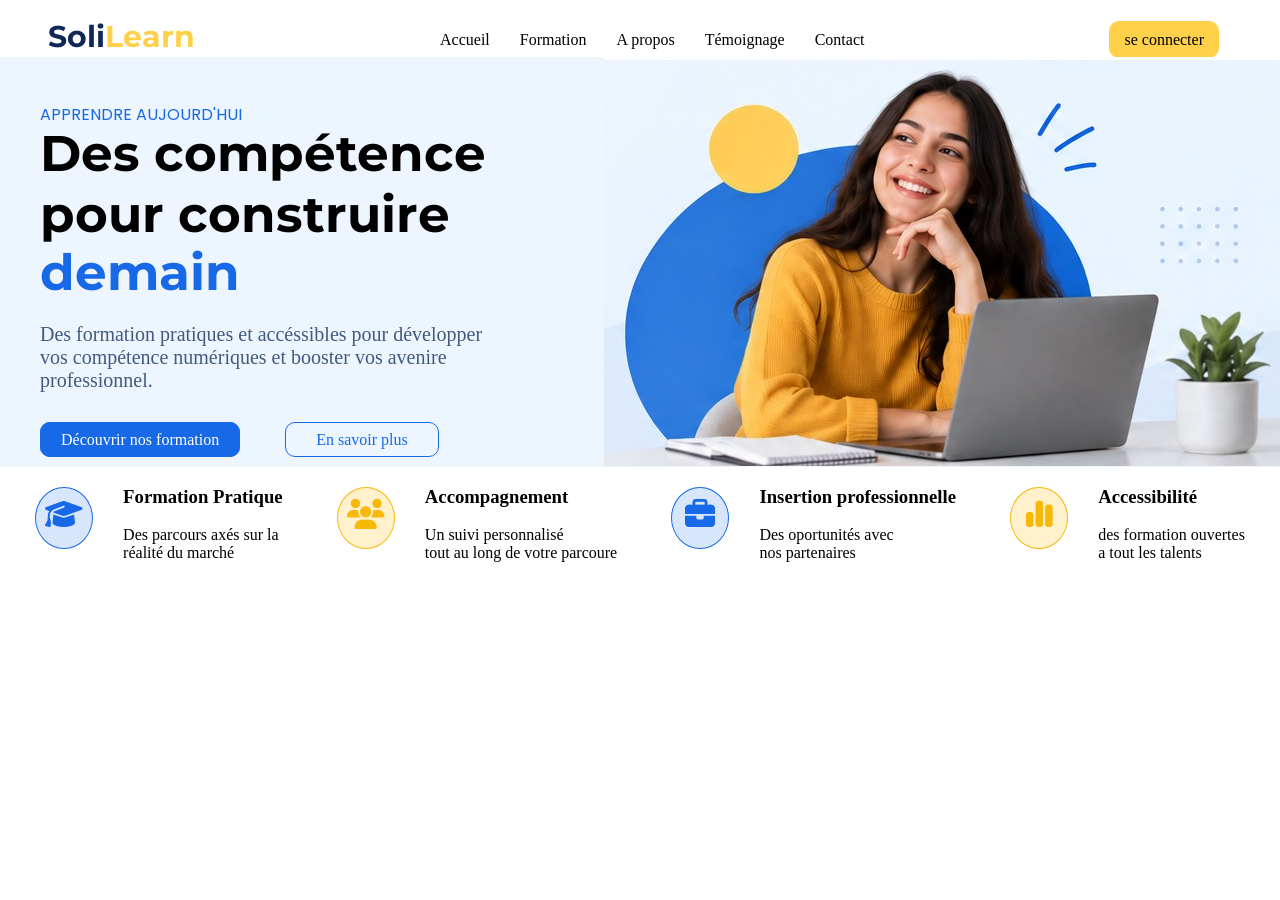
==== Prototype/index.html @ e51feb0b "add prototype" ====
<!DOCTYPE html>
<html lang="en">

<head>
    <meta charset="UTF-8">
    <meta name="viewport" content="width=device-width, initial-scale=1.0">
    <title>Solilearn</title>
    <link rel="stylesheet" href="/Prototype/style.css">
    <link href="https://fonts.googleapis.com/css2?family=Montserrat:wght@600;700&family=Poppins:wght@400;500;600&display=swap" rel="stylesheet">
    <link rel="stylesheet" href="https://cdnjs.cloudflare.com/ajax/libs/font-awesome/6.5.2/css/all.min.css">
</head>

<body>

    <header class="header">

        <div class="logo">
            <a class="lg" href="">
                <h2 class="logoo">Soli<span class="lo-go">Learn</span></h2>
            </a>
        </div>

        <nav class="barre-navigation">
            <a class="nav" href="">Accueil</a>
            <a class="nav" href="">Formation</a>
            <a class="nav" href="">A propos</a>
            <a class="nav" href="">Témoignage</a>
            <a class="nav" href="">Contact</a>
        </nav>

        <div class="connexion">
            <a class="navi" href="">se connecter</a>
        </div>

    </header>




    <section class="apprendre">

        <div class="sect">
            <p class="p1">APPRENDRE AUJOURD'HUI</p>
            <h2 class="title">Des compétence<br>pour construire</h2>
            <h2 class="demain">demain</h2>
            <p class="p2">Des formation pratiques et accéssibles pour développer <br> vos compétence numériques et booster vos avenire <br>professionnel.</p>

            <div class="bouton">

                <div class="decouvrir">
                    <a class="decou" href="">Découvrir nos formation</a>
                </div>

                <div class="savoir">
                    <a class="sav" href="">En savoir plus</a>
                </div>

            </div>

        </div>

        <div class="img">
            <img src="/Prototype/images/hero-reference.jpg" alt="">
        </div>

    </section>


    <section class="section2">


        <div class="form">

            <div class="graduation-cap">
                <i class="fa-solid fa-graduation-cap"></i>
            </div>

            <div class="pratiques">
                <h3 class="title2">Formation Pratique</h3>
                <p class="phr1">Des parcours axés sur la <br> réalité du marché</p>
            </div>

        </div>

        <div class="form">

            <div class="graduation-cape">
                <i class="fa-solid fa-users"></i>
            </div>

            <div class="pratiques">
                <h3 class="title2">Accompagnement</h3>
                <p class="phr1">Un suivi personnalisé <br> tout au long de votre parcoure</p>
            </div>

        </div>

        <div class="form">

            <div class="graduation-cap">
                <i class="fa-solid fa-briefcase"></i>
            </div>

            <div class="pratiques">
                <h3 class="title2">Insertion professionnelle</h3>
                <p class="phr1">Des oportunités avec <br> nos partenaires</p>
            </div>

        </div>

        <div class="form">

            <div class="graduation-cape">
                <i class="fa-solid fa-chart-simple"></i>
            </div>

            <div class="pratiques">
                <h3 class="title2"> Accessibilité</h3>
                <p class="phr1">des formation ouvertes <br> a tout les talents</p>
            </div>

        </div>


    </section>


</body>

</html>
---- Prototype/style.css ----
.header {
            display: flex;
            justify-content: space-between;
            align-items: center;
        }
        
        .lo-go {
            color: #FFD04A;
            font-family: Montserrat;
            font-size: 30px;
        }
        
        .logoo {
            color: #102858;
            font-family: Montserrat;
            margin-left: 40px;
            margin-bottom: 2px;
            font-size: 30px;
            margin-top: 10px;
        }
        
        .nav {
            text-decoration: none;
            font-family: Lato;
            color: black;
        }
        
        .navi {
            text-decoration: none;
            font-family: Lato;
            color: black;
            background-color: #FFD04A;
            border-radius: 10px;
            padding: 10px 15px 10px 15px;
            margin-right: 35px;
        }
        
        .barre-navigation {
            display: flex;
            margin-top: 15px;
            gap: 30px;
            justify-content: space-between;
        }
        
        .lg {
            text-decoration: none;
            margin-bottom: 10px;
        }
        
        .connexion {
            margin-top: 15px;
            margin-right: 18px;
        }
        
        .connexion a:hover {
            color: white;
            background-color: #102858;
        }
        
        .barre-navigation a:hover {
            color: #1769E8;
            border-bottom: 2px solid #1769E8;
        }
        
        .apprendre {
            display: flex;
            justify-content: space-between;
            padding-left: 40px;
            background-color: #EDF5FF;
            height: 410px;
            margin-left: -8px;
            margin-right: -8px;
        }
        
        .p1 {
            font-family: Poppins;
            color: #1769E8;
            margin-top: 45px;
        }
        
        .title {
            font-family: Montserrat;
            font-size: 50px;
            margin-top: -20px;
        }
        
        .demain {
            font-family: Montserrat;
            font-size: 50px;
            margin-top: -45px;
            color: #1769E8;
            margin-bottom: 5px;
        }
        
        .p2 {
            font-size: 20px;
            color: #435A7E;
        }
        
        .bouton {
            display: flex;
            gap: 45px;
            margin-top: 39px;
        }
        
        .decouvrir a {
            border: 1px solid #1769E8;
            border-radius: 10px;
            padding: 8px 20px 8px 20px;
            background-color: #1769E8;
        }
        
        .savoir a {
            border: 1px solid #1769E8;
            border-radius: 10px;
            padding: 8px 30px 8px 30px;
            color: #1769E8;
        }
        
        .decou {
            text-decoration: none;
            color: white;
        }
        
        .sav {
            text-decoration: none;
            color: #1769E8;
        }
        
        .decouvrir a:hover {
            color: #1769E8;
            background-color: white;
        }
        
        .savoir a:hover {
            /* color: white; */
            background-color: white;
        }
        
        .section2 {
            display: flex;
            justify-content: space-around;
        }
        
        .form {
            display: flex;
            gap: 30px;
        }
        
        .graduation-cap {
            margin-top: 20px;
            color: #1769E8;
            font-size: 30px;
            border: 1px solid;
            text-align: center;
            border-radius: 70%;
            height: 50px;
            width: 50px;
            padding-top: 10px;
            padding-left: 3px;
            padding-right: 3px;
            background-color: #d8e6fc;
        }
        
        .graduation-cape {
            margin-top: 20px;
            color: #f8b80a;
            font-size: 30px;
            border: 1px solid;
            text-align: center;
            border-radius: 70%;
            height: 50px;
            width: 50px;
            padding-top: 10px;
            padding-left: 3px;
            padding-right: 3px;
            background-color: #fff1cc;
        }
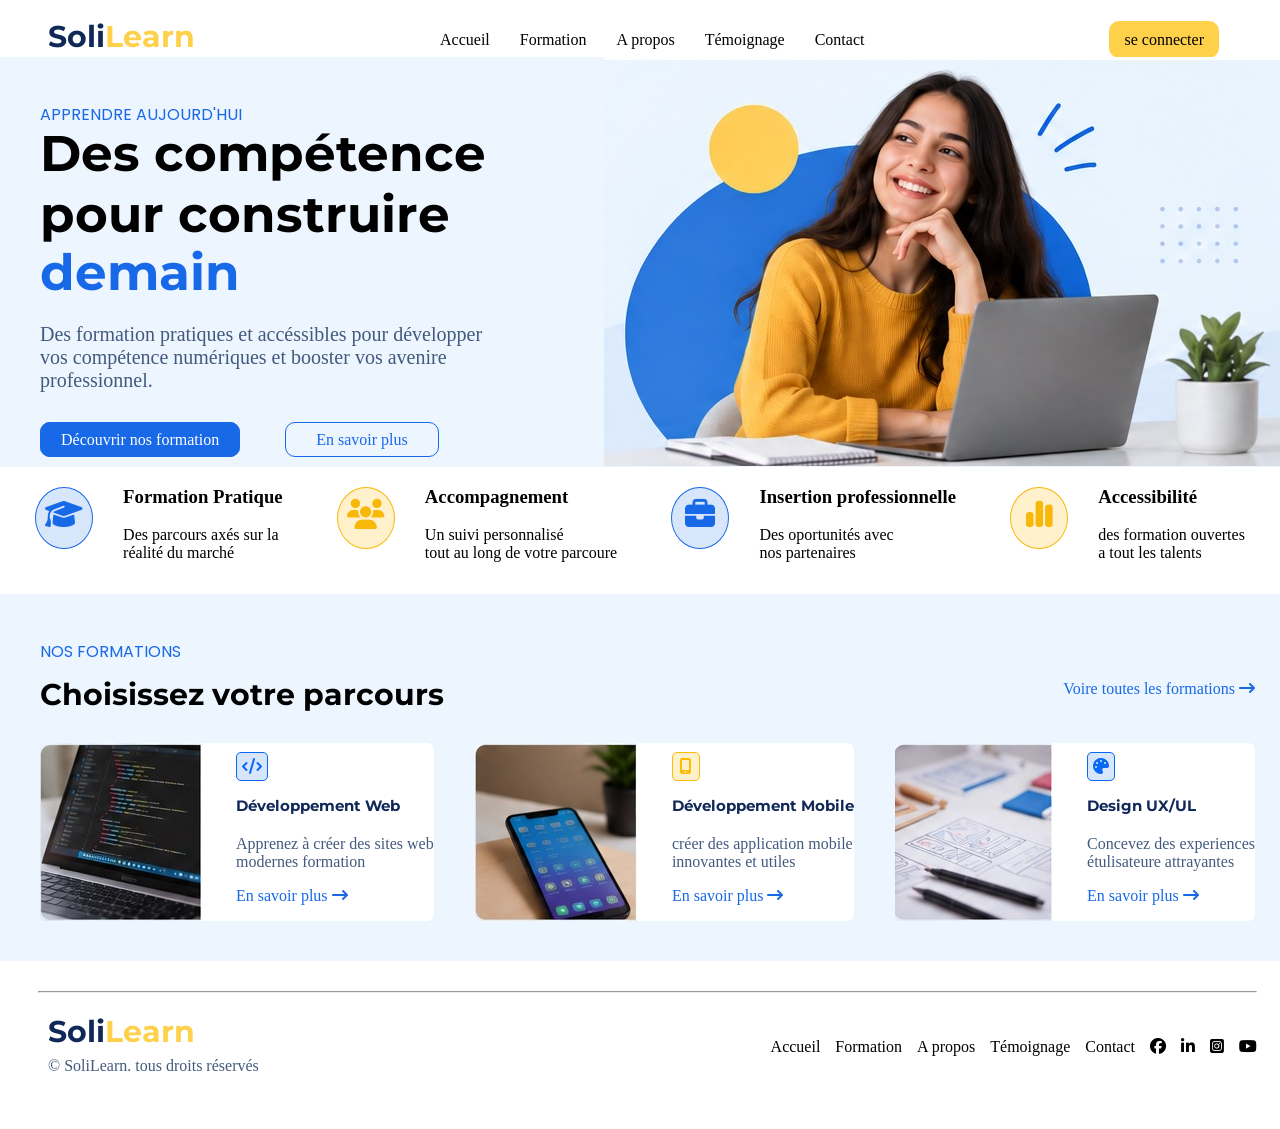
==== commit e2e04f34: "ADD" ====
--- a/Prototype/index.html
+++ b/Prototype/index.html
@@ -21,7 +21,7 @@
         </div>
 
         <nav class="barre-navigation">
-            <a class="nav" href="">Accueil</a>
+            <a class="nav" href="/Prototype/index.html">Accueil</a>
             <a class="nav" href="">Formation</a>
             <a class="nav" href="">A propos</a>
             <a class="nav" href="">Témoignage</a>
@@ -121,9 +121,100 @@
 
         </div>
 
-
     </section>
 
+    <section class="main">
+        <div>
+            <p class="p3">NOS FORMATIONS</p>
+        </div>
+
+        <div class="Choisissez">
+            <h3 class="title3">Choisissez votre parcours</h3>
+            <a class="p4" href="">Voire toutes les formations <i class="fa-solid fa-arrow-right-long"></i> </a>
+        </div>
+
+        <div class="les-cartes">
+
+
+            <card class="carte">
+
+                <div class="img-dev">
+                    <img src="/Prototype/images/developpement-web-reference.jpg" alt="">
+                </div>
+
+                <div class="div">
+
+                    <a class="code-2"><i class="fa-solid fa-code"></i></a>
+                    <h4 class="title4">Développement Web</h4>
+                    <p class="phr2">Apprenez à créer des sites web <br> modernes formation </p>
+                    <a class="plus" href="">En savoir plus <i class="fa-solid fa-arrow-right-long"></i></a>
+                </div>
+
+            </card>
+
+            <card class="carte">
+
+                <div class="img-dev">
+                    <img src="/Prototype/images/developpement-mobile-reference.jpg" alt="">
+                </div>
+
+                <div class="div">
+
+                    <a class="code-22"><i class="fa-solid fa-mobile-screen-button"></i></a>
+                    <h4 class="title4">Développement Mobile</h4>
+                    <p class="phr2">créer des application mobile <br> innovantes et utiles </p>
+                    <a class="plus" href="">En savoir plus <i class="fa-solid fa-arrow-right-long"></i></a>
+                </div>
+
+            </card>
+
+            <card class="carte">
+
+                <div class="img-dev">
+                    <img src="/Prototype/images/design-ux-ui-reference.jpg" alt="">
+                </div>
+
+                <div class="div">
+
+                    <a class="code-2"><i class="fa-solid fa-palette"></i></a>
+                    <h4 class="title4">Design UX/UL</h4>
+                    <p class="phr2">Concevez des experiences <br> étulisateure attrayantes </p>
+                    <a class="plus" href="">En savoir plus <i class="fa-solid fa-arrow-right-long"></i></a>
+                </div>
+
+            </card>
+        </div>
+
+
+    </section>
+
+    <footer>
+        <hr>
+        <div class="foot">
+            <div class="logo">
+                <a class="lg" href="">
+                    <h2 class="logoo">Soli<span class="lo-go">Learn</span></h2>
+                </a>
+                <p class="p5">© SoliLearn. tous droits réservés </p>
+            </div>
+
+            <nav class="barre">
+                <a class="nav" href="/Prototype/index.html">Accueil</a>
+                <a class="nav" href="">Formation</a>
+                <a class="nav" href="">A propos</a>
+                <a class="nav" href="">Témoignage</a>
+                <a class="nav" href="">Contact</a>
+                <a class="nav" href="https://web.facebook.com/?locale=fr_FR&_rdc=1&_rdr#"><i class="fa-brands fa-facebook"></i></a>
+                <a class="nav" href="https://www.linkedin.com/"><i class="fa-brands fa-linkedin-in"></i></a>
+                <a class="nav" href="https://www.instagram.com/?hl=fr"> <i class="fa-brands fa-square-instagram"></i></a>
+                <a class="nav" href="https://www.youtube.com/"><i class="fa-brands fa-youtube"></i></a>
+            </nav>
+
+        </div>
+
+
+    </footer>
+
 
 </body>
 
--- a/Prototype/style.css
+++ b/Prototype/style.css
@@ -175,4 +175,119 @@
             padding-left: 3px;
             padding-right: 3px;
             background-color: #fff1cc;
+        }
+        
+        .main {
+            padding-left: 40px;
+            padding-right: 25px;
+            padding-bottom: 40px;
+            margin-bottom: 30px;
+            background-color: #EDF5FF;
+            margin-left: -8px;
+            margin-right: -8px;
+        }
+        
+        .p3 {
+            font-family: Poppins;
+            color: #1769E8;
+            padding-top: 45px;
+        }
+        
+        .Choisissez {
+            display: flex;
+            justify-content: space-between;
+        }
+        
+        .title3 {
+            margin-top: -4px;
+            font-size: 30px;
+            font-family: Montserrat;
+        }
+        
+        .p4 {
+            text-decoration: none;
+            color: #1769E8;
+        }
+        
+        .carte {
+            display: flex;
+            justify-content: space-between;
+            background-color: #ffffff;
+            border-radius: 7px;
+        }
+        
+        .code-2 {
+            border: 1px solid;
+            border-radius: 5px;
+            color: #0868f7;
+            background-color: #d8e6fc;
+            padding: 5px 5px 5px 5px;
+        }
+        
+        .code-22 {
+            border: 1px solid;
+            border-radius: 5px;
+            color: #ffbc05;
+            background-color: #fff1cc;
+            padding: 5px 7px 5px 7px;
+        }
+        
+        .title4 {
+            font-size: 15px;
+            font-family: Montserrat;
+            color: #102858;
+        }
+        
+        .phr2 {
+            color: #435A7E;
+        }
+        
+        .plus {
+            text-decoration: none;
+            color: #1769E8;
+        }
+        
+        .carte {
+            display: flex;
+            gap: 35px;
+            height: 178px;
+        }
+        
+        .les-cartes {
+            display: flex;
+            justify-content: space-between;
+            flex: 1;
+        }
+        
+        .div {
+            padding-top: 15px;
+        }
+        
+        hr {
+            margin-top: 15px;
+            margin-bottom: 10px;
+            margin-left: 30px;
+            margin-right: 15px;
+        }
+        
+        .p5 {
+            color: #435A7E;
+            padding-left: 40px;
+            margin-top: 7px;
+        }
+        
+        footer {
+            padding-bottom: 30px;
+        }
+        
+        .barre {
+            display: flex;
+            gap: 15px;
+        }
+        
+        .foot {
+            display: flex;
+            justify-content: space-between;
+            align-items: center;
+            padding-right: 15px;
         }
